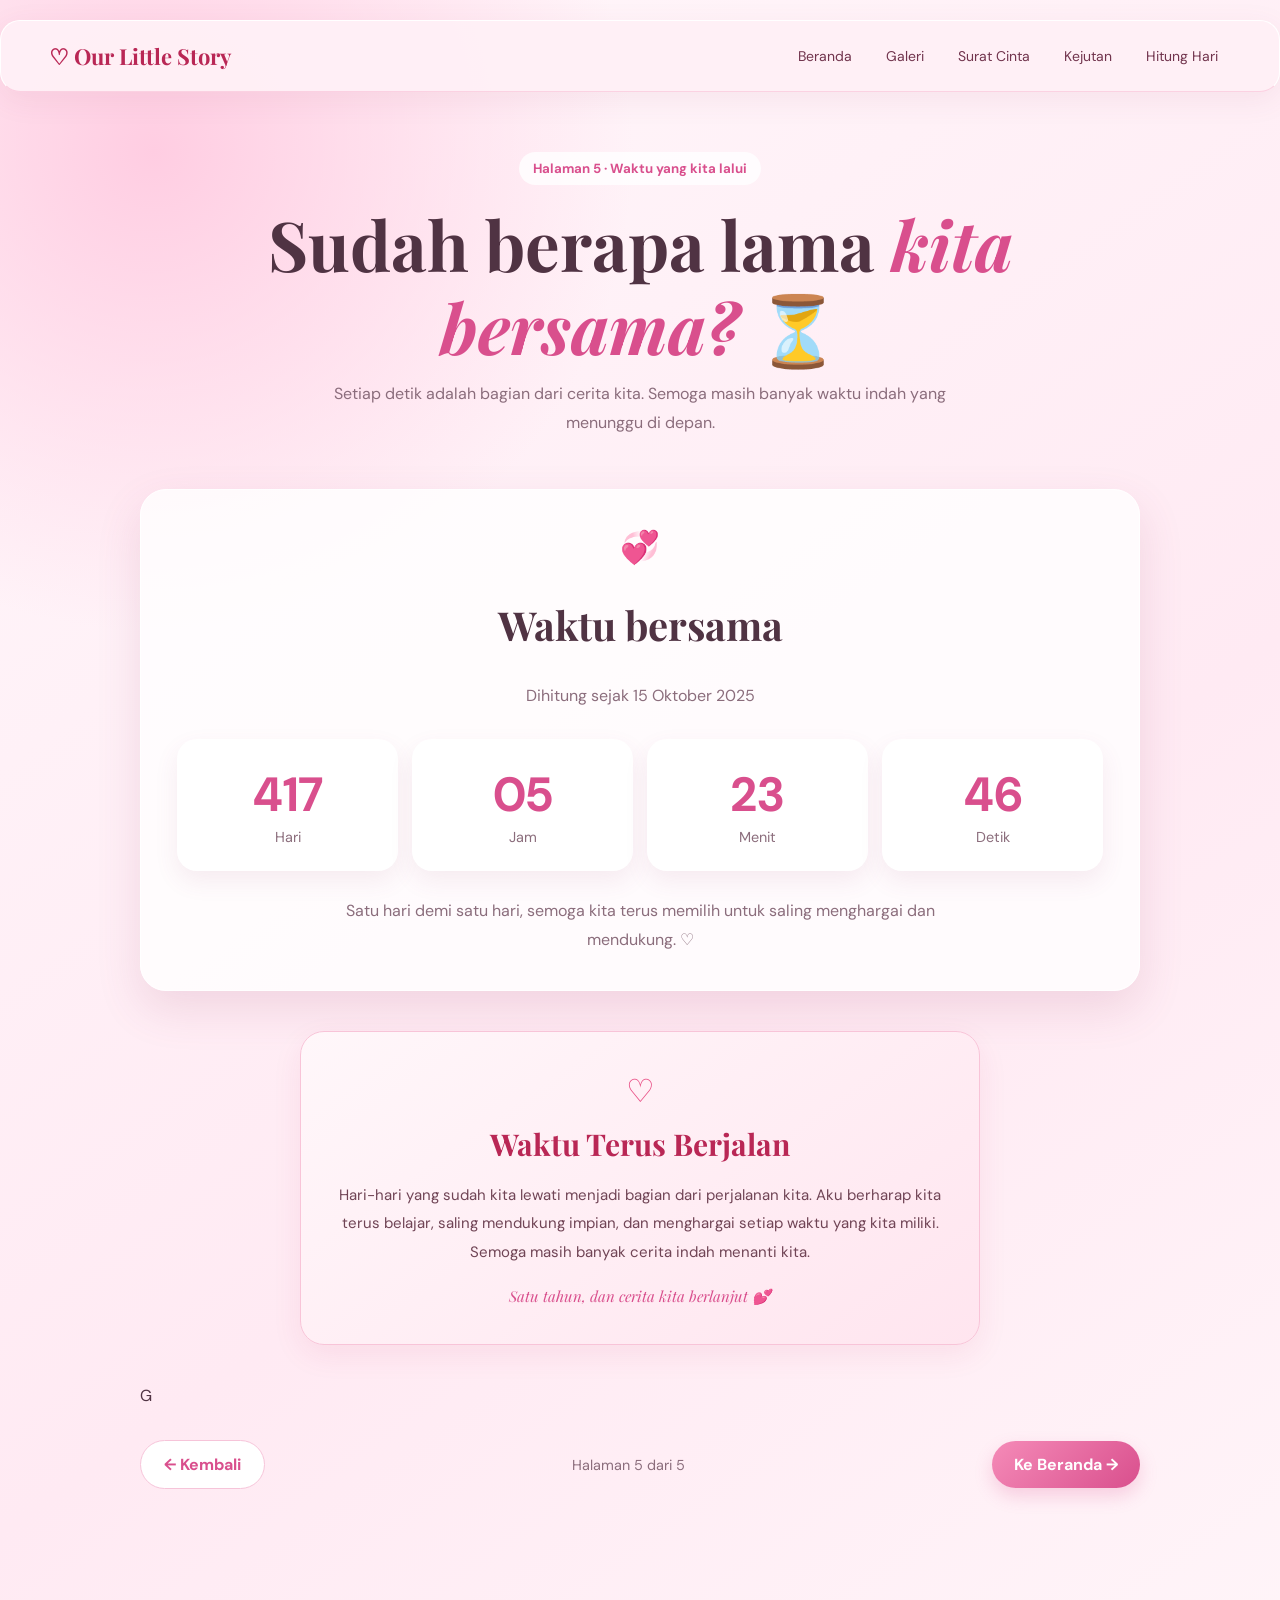
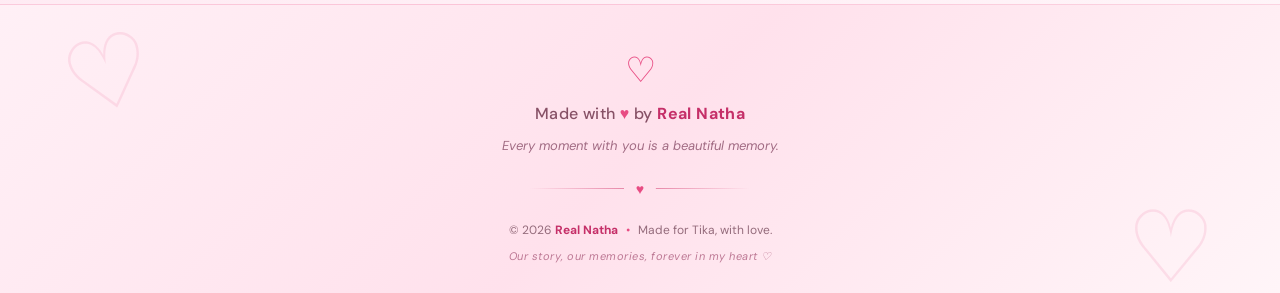
==== anniversary.html @ 129fd847 "Add files via upload" ====
<!doctype html>
<html lang="id">
  <head>
    <meta charset="utf-8" />
    <meta name="viewport" content="width=device-width, initial-scale=1" />
    <title>Hitung Hari Anniversary | Anniversary Kita</title>
    <link rel="stylesheet" href="style.css" />
    <script src="script.js" defer></script>
  </head>
  <body>
    <div id="floatingLayer" class="floating-layer" aria-hidden="true"></div>

    <header class="site-header">
      <a class="brand" href="index.html">♡ Our Little Story</a>

      <button
        class="menu-toggle"
        id="menuToggle"
        type="button"
        aria-label="Buka menu navigasi"
        aria-expanded="false"
        aria-controls="mainNav"
      >
        ☰
      </button>

      <nav class="main-nav" id="mainNav">
        <a href="index.html" data-page="home">Beranda</a>
        <a href="galeri.html" data-page="gallery">Galeri</a>
        <a href="surat.html" data-page="letter">Surat Cinta</a>
        <a href="kejutan.html" data-page="surprise">Kejutan</a>
        <a href="anniversary.html" data-page="counter">Hitung Hari</a>
      </nav>
    </header>

    <main class="page-shell">
      <section class="hero">
        <span class="eyebrow">Halaman 5 · Waktu yang kita lalui</span>
        <h1>
          Sudah berapa lama <span class="script-title">kita bersama?</span> ⏳
        </h1>
        <p>
          Setiap detik adalah bagian dari cerita kita. Semoga masih banyak waktu
          indah yang menunggu di depan.
        </p>
      </section>
      <section class="card center section">
        <div class="heart-icon">💞</div>
        <h2>Waktu bersama</h2>
        <p class="lead">Dihitung sejak 15 Oktober 2025</p>
        <div class="counter-grid">
          <div class="counter-box">
            <span class="counter-value" id="days">0</span
            ><span class="counter-label">Hari</span>
          </div>
          <div class="counter-box">
            <span class="counter-value" id="hours">00</span
            ><span class="counter-label">Jam</span>
          </div>
          <div class="counter-box">
            <span class="counter-value" id="minutes">00</span
            ><span class="counter-label">Menit</span>
          </div>
          <div class="counter-box">
            <span class="counter-value" id="seconds">00</span
            ><span class="counter-label">Detik</span>
          </div>
        </div>
        <p class="lead" style="margin-top: 26px">
          Satu hari demi satu hari, semoga kita terus memilih untuk saling
          menghargai dan mendukung. ♡
        </p>
      </section>

      <section class="personal-message">
        <span class="personal-heart">♡</span>
        <h2>Waktu Terus Berjalan</h2>
        <p>
          Hari-hari yang sudah kita lewati menjadi bagian dari perjalanan kita.
          Aku berharap kita terus belajar, saling mendukung impian, dan
          menghargai setiap waktu yang kita miliki. Semoga masih banyak cerita
          indah menanti kita.
        </p>
        <span class="personal-signature"
          >Satu tahun, dan cerita kita berlanjut 💕</span
        >
      </section>
      G
      <nav class="page-nav" aria-label="Navigasi halaman">
        <a class="btn secondary" href="kejutan.html">← Kembali</a
        ><span class="page-indicator">Halaman 5 dari 5</span
        ><a class="btn" href="index.html">Ke Beranda →</a>
      </nav>
    </main>

    <footer class="anniversary-footer">
      <div class="footer-heart">♡</div>

      <p class="footer-title">
        Made with <span class="footer-love">♥</span> by
        <span class="footer-name">Real Natha</span>
      </p>

      <p class="footer-message">Every moment with you is a beautiful memory.</p>

      <div class="footer-divider">
        <span></span>
        <span class="footer-divider-heart">♥</span>
        <span></span>
      </div>

      <p class="footer-copyright">
        &copy; <span id="copyrightYear"></span>
        <span class="footer-name">Real Natha</span>
        <span class="footer-dot">•</span>
        Made for Tika, with love.
      </p>

      <p class="footer-signature">
        Our story, our memories, forever in my heart ♡
      </p>
    </footer>

    <script>
      document.getElementById("copyrightYear").textContent =
        new Date().getFullYear();
    </script>
  </body>
</html>
---- style.css ----
@import url("https://fonts.googleapis.com/css2?family=DM+Sans:wght@400;600;700&family=Playfair+Display:wght@500;700&display=swap");
:root {
  --pink: #f58bb8;
  --dark: #d94f8d;
  --ink: #503343;
  --muted: #8b6d7c;
}
* {
  box-sizing: border-box;
}
body {
  margin: 0;
  min-height: 100vh;
  color: var(--ink);
  font-family: "DM Sans", sans-serif;
  background:
    radial-gradient(circle at 12% 8%, #ffcde2, transparent 30rem),
    linear-gradient(145deg, #fff8fb, #ffeaf3 55%, #fff7fa);
}
.site-header {
  width: min(1100px, calc(100% - 32px));
  margin: 20px auto 0;
  padding: 14px 20px;
  display: flex;
  justify-content: space-between;
  gap: 12px;
  border: 1px solid white;
  border-radius: 20px;
  background: #ffffffb8;
  box-shadow: 0 8px 30px #9c406c14;
}
.brand {
  font-family: "Playfair Display", serif;
  font-size: 1.2rem;
  font-weight: 700;
  color: var(--dark);
  text-decoration: none;
}
.header-note,
.lead,
.hero p {
  color: var(--muted);
}
.page-shell {
  width: min(1000px, calc(100% - 32px));
  margin: auto;
  padding: 35px 0;
}
.hero {
  text-align: center;
  padding: 25px 10px;
}
.eyebrow {
  display: inline-block;
  padding: 8px 14px;
  border-radius: 99px;
  background: #ffffffc9;
  color: var(--dark);
  font-size: 0.83rem;
  font-weight: 700;
}
h1,
h2,
h3 {
  font-family: "Playfair Display", serif;
  line-height: 1.2;
}
h1 {
  font-size: clamp(2.3rem, 6vw, 4.3rem);
  margin: 18px 0 12px;
}
h2 {
  font-size: clamp(1.8rem, 4vw, 2.5rem);
}
.script-title {
  color: var(--dark);
  font-style: italic;
}
.hero p,
.lead {
  max-width: 680px;
  margin: 0 auto;
  line-height: 1.8;
}
.card,
.letter-paper {
  background: #ffffffc9;
  border: 1px solid white;
  border-radius: 26px;
  padding: clamp(22px, 4vw, 36px);
  box-shadow: 0 18px 45px #9c406c24;
}
.center {
  text-align: center;
}
.section {
  margin: 26px 0;
}
.action-row {
  display: flex;
  flex-wrap: wrap;
  justify-content: center;
  gap: 12px;
  margin-top: 26px;
}
.btn {
  display: inline-block;
  border: 0;
  border-radius: 99px;
  padding: 13px 22px;
  background: linear-gradient(135deg, #f58bb8, #d94f8d);
  color: white;
  text-decoration: none;
  font-weight: 700;
  cursor: pointer;
  box-shadow: 0 8px 18px #d94f8d38;
}
.btn.secondary {
  background: #fff;
  color: var(--dark);
  border: 1px solid #f6c4d9;
  box-shadow: none;
}
.page-nav {
  display: flex;
  justify-content: space-between;
  align-items: center;
  gap: 12px;
  margin: 34px 0 10px;
}
.page-nav .btn {
  min-width: 125px;
  text-align: center;
}
.page-indicator,
.footer {
  color: var(--muted);
  font-size: 0.9rem;
  text-align: center;
}
.footer {
  padding: 24px 12px 36px;
}
.grid-3 {
  display: grid;
  grid-template-columns: repeat(3, minmax(0, 1fr));
  gap: 18px;
}
.mini-card {
  padding: 22px;
  background: #ffffffb8;
  border: 1px solid white;
  border-radius: 20px;
}
.mini-card p {
  color: var(--muted);
  line-height: 1.7;
}
.heart-icon {
  font-size: 2rem;
}
.gallery-grid {
  display: grid;
  grid-template-columns: repeat(4, minmax(0, 1fr));
  gap: 16px;
  margin-top: 24px;
}
.gallery-card {
  margin: 0;
  padding: 8px;
  background: #ffffffd1;
  border: 1px solid white;
  border-radius: 18px;
}
.gallery-card img {
  display: block;
  width: 100%;
  aspect-ratio: 4/5;
  object-fit: cover;
  border-radius: 12px;
  background: #ffe0ec;
}
.gallery-card figcaption {
  text-align: center;
  padding: 10px 5px 4px;
  color: var(--muted);
  font-size: 0.88rem;
}
.photo-missing {
  display: grid;
  place-items: center;
  min-height: 170px;
  padding: 15px;
  text-align: center;
  background: #ffe8f1;
  border-radius: 12px;
  color: var(--muted);
  font-size: 0.85rem;
}
.letter-paper {
  max-width: 760px;
  margin: auto;
  background: repeating-linear-gradient(#fffdfd, #fffdfd 37px, #fbe8ef 38px);
  line-height: 2;
}
.signature {
  color: var(--dark);
  font-family: "Playfair Display", serif;
  font-size: 1.3rem;
  font-style: italic;
}
.counter-grid {
  display: grid;
  grid-template-columns: repeat(4, minmax(0, 1fr));
  gap: 14px;
  margin-top: 28px;
}
.counter-box {
  padding: 24px 12px;
  text-align: center;
  border-radius: 20px;
  background: white;
  box-shadow: 0 10px 25px #9c406c17;
}
.counter-value {
  display: block;
  font-size: clamp(1.8rem, 5vw, 3rem);
  font-weight: 700;
  color: var(--dark);
  font-variant-numeric: tabular-nums;
}
.counter-label {
  color: var(--muted);
  font-size: 0.9rem;
}
.surprise-message {
  display: none;
  margin-top: 24px;
  padding: 25px;
  border-radius: 22px;
  background: white;
  line-height: 1.8;
}
.surprise-message.show {
  display: block;
}
.floating-layer {
  pointer-events: none;
  position: fixed;
  inset: 0;
  overflow: hidden;
  z-index: -1;
}
.float-heart {
  position: absolute;
  bottom: -30px;
  animation: float-up linear forwards;
  opacity: 0.65;
}
@keyframes float-up {
  to {
    transform: translateY(-110vh) rotate(35deg);
    opacity: 0;
  }
}
@media (max-width: 760px) {
  .gallery-grid {
    grid-template-columns: repeat(2, minmax(0, 1fr));
  }
  .grid-3 {
    grid-template-columns: 1fr;
  }
  .header-note {
    display: none;
  }
}
@media (max-width: 480px) {
  .counter-grid {
    grid-template-columns: repeat(2, minmax(0, 1fr));
  }
  .page-nav .btn {
    min-width: 0;
    padding: 12px 15px;
  }
}

/* ===== AMPLOP ANNIVERSARY PINK ELEGAN ===== */

.envelope-section {
  text-align: center;
  padding: 20px 0 50px;
}

.envelope-wrapper {
  position: relative;
  width: min(350px, 88%);
  height: 230px;
  margin: 100px auto 35px;
  perspective: 1200px;
  isolation: isolate;
  cursor: pointer;
  user-select: none;
  -webkit-tap-highlight-color: transparent;
}

/* Bagian belakang amplop */
.envelope-back {
  position: absolute;
  inset: 0;
  border-radius: 12px;
  background: linear-gradient(135deg, #ffe2ed, #f5a4c5 55%, #e986b0);
  box-shadow:
    0 18px 35px #b94c7b24,
    0 5px 12px #b94c7b12;
  z-index: 1;
}

/* Kertas surat */
.envelope-letter {
  position: absolute;
  left: 5%;
  bottom: 8px;
  width: 90%;
  height: 195px;
  overflow: hidden;
  padding: 0;
  border: 1px solid #f2d6e1;
  border-radius: 8px;
  background: #fffdf8;
  box-shadow: 0 5px 15px #9c406c12;
  transform: translateY(0);
  transform-origin: center bottom;
  transition:
    transform 1s cubic-bezier(0.22, 1, 0.36, 1),
    height 0.9s cubic-bezier(0.22, 1, 0.36, 1),
    box-shadow 0.6s ease;
  z-index: 2;
  will-change: transform, height;
}

/* Isi surat */
.letter-content {
  min-height: 100%;
  padding: 26px 21px;
  color: #694454;
  background: repeating-linear-gradient(
    to bottom,
    #fffdf8 0,
    #fffdf8 31px,
    #f8e6ed 32px
  );
  line-height: 1.9;
  overflow-wrap: anywhere;
  text-align: left;
}

.letter-content h2 {
  margin: 0 0 24px;
  color: #d94f8d;
  font-family: "Playfair Display", serif;
  text-align: center;
  font-size: 1.55rem;
}

.letter-content p {
  margin: 0 0 20px;
}

.letter-content .signature {
  margin-top: 28px;
  text-align: right;
  color: #d94f8d;
  font-weight: 700;
}

/* Tutup amplop berbentuk segitiga */
.envelope-flap {
  position: absolute;
  inset: 0;
  background: linear-gradient(145deg, #ffd3e4, #ee8eb5);
  clip-path: polygon(0 0, 100% 0, 50% 59%);
  transform: rotateX(0deg);
  transform-origin: 50% 0%;
  backface-visibility: hidden;
  -webkit-backface-visibility: hidden;
  transition: transform 0.85s cubic-bezier(0.4, 0, 0.2, 1);
  z-index: 5;
}

/* Lipatan depan dengan detail dekoratif */
.envelope-front {
  position: absolute;
  inset: 0;
  overflow: hidden;
  border-radius: 12px;
  background: linear-gradient(145deg, #ffe5ef, #f8b6d1);
  clip-path: polygon(0 0, 50% 59%, 100% 0, 100% 100%, 0 100%);
  z-index: 4;
  pointer-events: none;
}

/* Garis hiasan pada amplop */
.envelope-front::before {
  content: "";
  position: absolute;
  inset: 9px;
  border: 1px solid #fff9fcbb;
  border-radius: 8px;
  clip-path: polygon(0 0, 50% 59%, 100% 0, 100% 100%, 0 100%);
}

/* Tulisan kecil di bagian depan */
.envelope-front-text {
  position: absolute;
  bottom: 24px;
  left: 0;
  width: 100%;
  color: #a94e75;
  font-family: "Playfair Display", serif;
  font-size: 19px;
  font-style: italic;
  letter-spacing: 2px;
  text-align: center;
}

/* Hiasan bunga */
.envelope-flower {
  position: absolute;
  bottom: 16px;
  color: #d36b98;
  font-size: 24px;
  text-shadow: 0 2px 5px #b94c7b18;
}

.flower-left {
  left: 25px;
  transform: rotate(-18deg);
}

.flower-right {
  right: 25px;
  transform: rotate(18deg);
}

/* Segel hati di tengah */
.envelope-seal {
  position: absolute;
  top: 43%;
  left: 50%;
  display: grid;
  place-items: center;
  width: 47px;
  height: 47px;
  border: 2px solid #fff0f6;
  border-radius: 50%;
  background: linear-gradient(145deg, #e9679c, #c93c78);
  color: white;
  font-size: 25px;
  box-shadow:
    0 4px 10px #9d285d35,
    inset 0 1px 3px #ffffff65;
  transform: translate(-50%, -50%);
  transition:
    opacity 0.3s ease,
    transform 0.45s ease;
  z-index: 6;
  pointer-events: none;
}

/* Animasi saat amplop dibuka */
.envelope-wrapper.opened .envelope-flap {
  transform: rotateX(180deg);
}

.envelope-wrapper.opened .envelope-seal {
  opacity: 0;
  transform: translate(-50%, -50%) scale(0.5);
}

.envelope-wrapper.opened .envelope-letter {
  height: min(570px, 65vh);
  min-height: 400px;
  overflow-y: auto;
  transform: translateY(-210px);
  box-shadow: 0 18px 35px #9c406c25;
  transition-delay: 0.15s;
  z-index: 7;
}

/* Petunjuk klik */
.envelope-hint {
  margin: 18px auto;
  color: #a65c7c;
  font-size: 0.95rem;
  pointer-events: none;
}

.envelope-wrapper:focus-visible {
  outline: 3px solid #d94f8d;
  outline-offset: 8px;
  border-radius: 12px;
}

/* Tampilan HP */
@media (max-width: 480px) {
  .envelope-wrapper {
    width: min(310px, 88%);
    height: 210px;
  }

  .envelope-wrapper.opened .envelope-letter {
    height: min(520px, 60vh);
    min-height: 350px;
    transform: translateY(-190px);
  }

  .letter-content {
    padding: 22px 16px;
  }

  .letter-content h2 {
    font-size: 1.35rem;
  }

  .envelope-front-text {
    bottom: 22px;
    font-size: 17px;
  }
}

/* Kurangi animasi jika pengaturan perangkat memintanya */
@media (prefers-reduced-motion: reduce) {
  .envelope-flap,
  .envelope-letter,
  .envelope-seal {
    transition-duration: 0.01ms;
  }
}

/* ===== HALAMAN KEJUTAN VIDEO ===== */

.video-surprise {
  max-width: 760px;
  margin: 0 auto;
  padding: 10px 0 35px;
}

.video-heading {
  text-align: center;
  margin-bottom: 28px;
}

.video-heart {
  display: inline-block;
  color: #e879a9;
  font-size: 38px;
  animation: heartPulse 1.8s ease-in-out infinite;
}

.video-heading h2 {
  margin: 8px 0 12px;
  color: var(--dark);
  font-family: "Playfair Display", serif;
}

.video-heading p {
  max-width: 540px;
  margin: 0 auto;
  color: var(--muted);
  line-height: 1.8;
}

.video-frame {
  padding: 12px;
  border: 1px solid #f4d6e4;
  border-radius: 22px;
  background: linear-gradient(145deg, #fffafd, #ffe6f0);
  box-shadow: 0 15px 40px #c45d8b1c;
}

.video-frame video {
  display: block;
  width: 100%;
  max-height: 70vh;
  aspect-ratio: 16 / 9;
  object-fit: contain;
  border-radius: 14px;
  background: #321e29;
}

.video-caption {
  display: flex;
  align-items: center;
  justify-content: center;
  gap: 12px;
  padding: 12px 4px 2px;
  color: var(--dark);
  text-align: center;
}

.video-caption p {
  margin: 0;
  font-size: 0.9rem;
  font-style: italic;
}

.video-caption span {
  color: #e879a9;
}

.love-note {
  position: relative;
  margin: 28px 0;
  padding: 28px 24px;
  border: 1px solid #f5d8e5;
  border-radius: 18px;
  background: #fffafd;
  text-align: center;
  line-height: 1.9;
  box-shadow: 0 8px 24px #c45d8b10;
}

.note-decoration {
  font-size: 30px;
}

.love-note p {
  color: var(--ink);
}

.love-note .note-signature {
  margin-bottom: 0;
  color: var(--dark);
  font-family: "Playfair Display", serif;
  font-style: italic;
}

@keyframes heartPulse {
  0%,
  100% {
    transform: scale(1);
  }

  50% {
    transform: scale(1.15);
  }
}

@media (max-width: 480px) {
  .video-frame {
    padding: 8px;
    border-radius: 16px;
  }

  .video-frame video {
    border-radius: 10px;
    max-height: 60vh;
  }

  .love-note {
    padding: 22px 18px;
  }

  .video-caption {
    gap: 7px;
  }

  .video-caption p {
    font-size: 0.8rem;
  }
}

@media (prefers-reduced-motion: reduce) {
  .video-heart {
    animation: none;
  }
}

/* ===== EFEK BUKA KEJUTAN ===== */

.surprise-opening {
  position: relative;
  isolation: isolate;
  overflow: hidden;
  max-width: 680px;
  margin: 20px auto 45px;
  padding: 55px 24px 45px;
  border: 1px solid #f4cadd;
  border-radius: 28px;
  background: linear-gradient(145deg, #fffafd, #ffe7f0, #fff3f8);
  text-align: center;
  box-shadow: 0 18px 55px #d65b9418;
}

.surprise-glow {
  position: absolute;
  z-index: -1;
  top: -100px;
  left: 50%;
  width: 280px;
  height: 280px;
  border-radius: 50%;
  background: #f8b3d255;
  filter: blur(45px);
  transform: translateX(-50%);
  animation: surpriseGlow 4s ease-in-out infinite;
}

.gift-heart {
  margin: 0 auto 20px;
  font-size: clamp(65px, 12vw, 90px);
  filter: drop-shadow(0 8px 15px #db5a952c);
  animation: giftHeartbeat 2s ease-in-out infinite;
}

.surprise-eyebrow {
  color: #c05b87;
  font-size: 0.75rem;
  font-weight: 700;
  letter-spacing: 3px;
}

.surprise-opening h2 {
  margin: 18px 0;
  color: #75455b;
  font-family: "Playfair Display", serif;
  font-size: clamp(1.7rem, 5vw, 2.5rem);
  line-height: 1.45;
}

.surprise-opening h2 span {
  color: #d94f8d;
  font-style: italic;
}

.surprise-description {
  max-width: 420px;
  margin: 0 auto 28px;
  color: #8b6d7c;
  line-height: 1.9;
}

.surprise-open-btn {
  position: relative;
  overflow: hidden;
  min-width: 190px;
  padding: 15px 28px;
  border: 0;
  border-radius: 999px;
  background: linear-gradient(135deg, #ed82ad, #d94f8d);
  color: white;
  font-size: 1rem;
  font-weight: 700;
  box-shadow: 0 9px 25px #d94f8d40;
  cursor: pointer;
  transition:
    transform 0.3s ease,
    box-shadow 0.3s ease;
}

.surprise-open-btn:hover {
  transform: translateY(-3px) scale(1.03);
  box-shadow: 0 13px 30px #d94f8d50;
}

.surprise-open-btn:active {
  transform: scale(0.97);
}

.surprise-small-text {
  margin-top: 24px;
  color: #b17b94;
  font-size: 0.85rem;
  font-style: italic;
}

/* Konten kejutan */

.surprise-content[hidden] {
  display: none !important;
}

.surprise-content {
  animation: surpriseReveal 1.2s ease both;
}

.reveal-message,
.final-love-message {
  max-width: 650px;
  margin: 35px auto;
  text-align: center;
}

.reveal-message > span {
  color: #e879a9;
  font-size: 36px;
}

.reveal-message h2,
.final-love-message h2 {
  color: #d94f8d;
  font-family: "Playfair Display", serif;
}

.reveal-message p,
.final-love-message p {
  color: #805d70;
  line-height: 1.9;
}

.video-frame {
  margin: 30px auto;
  padding: 12px;
  border: 1px solid #f3d0e0;
  border-radius: 22px;
  background: linear-gradient(145deg, #fffafd, #ffe6f0);
  box-shadow: 0 18px 45px #c45d8b20;
}

.video-frame video {
  display: block;
  width: 100%;
  max-height: 70vh;
  border-radius: 14px;
  background: #321e29;
}

.video-caption {
  padding: 15px 5px 5px;
  color: #d94f8d;
  text-align: center;
  font-style: italic;
}

.final-love-message {
  padding: 28px 24px;
  border: 1px solid #f4d4e2;
  border-radius: 22px;
  background: #fffafd;
  box-shadow: 0 10px 35px #c45d8b10;
}

.final-heart {
  font-size: 48px;
  animation: giftHeartbeat 2s ease-in-out infinite;
}

.final-signature {
  margin-top: 25px;
  color: #d94f8d !important;
  font-family: "Playfair Display", serif;
  font-size: 1.15rem;
  font-style: italic;
}

/* Animasi */

@keyframes giftHeartbeat {
  0%,
  100% {
    transform: scale(1);
  }

  15% {
    transform: scale(1.12);
  }

  30% {
    transform: scale(1);
  }

  45% {
    transform: scale(1.08);
  }
}

@keyframes surpriseGlow {
  0%,
  100% {
    opacity: 0.5;
    transform: translateX(-50%) scale(0.9);
  }

  50% {
    opacity: 1;
    transform: translateX(-50%) scale(1.15);
  }
}

@keyframes surpriseReveal {
  from {
    opacity: 0;
    transform: translateY(28px);
  }

  to {
    opacity: 1;
    transform: translateY(0);
  }
}

@media (max-width: 480px) {
  .surprise-opening {
    padding: 42px 18px 35px;
    border-radius: 22px;
  }

  .video-frame {
    padding: 8px;
    border-radius: 16px;
  }

  .video-frame video {
    border-radius: 10px;
  }

  .final-love-message {
    padding: 24px 18px;
  }
}

@media (prefers-reduced-motion: reduce) {
  .gift-heart,
  .surprise-glow,
  .final-heart {
    animation: none;
  }

  .surprise-content {
    animation: none;
  }
}

/* ==============================
   EFEK PERAYAAN ANNIVERSARY
============================== */

.celebration-particle {
  position: fixed;
  top: 50%;
  left: 50%;
  z-index: 9999;
  pointer-events: none;
  user-select: none;
  opacity: 0;
  will-change: transform, opacity;
  animation: celebrationBurst var(--duration, 2.5s) ease-out forwards;
}

.celebration-heart {
  font-size: var(--size, 24px);
  filter: drop-shadow(0 0 8px rgba(255, 105, 180, 0.45));
}

.celebration-confetti {
  width: 9px;
  height: 15px;
  border-radius: 3px;
  background: var(--confetti-color, #ff80ab);
}

.celebration-star {
  font-size: var(--size, 20px);
  color: #ffd166;
  text-shadow: 0 0 12px #fff0a8;
}

@keyframes celebrationBurst {
  0% {
    opacity: 1;
    transform: translate(-50%, -50%) scale(0.2) rotate(0deg);
  }

  20% {
    opacity: 1;
  }

  100% {
    opacity: 0;
    transform: translate(calc(-50% + var(--move-x)), calc(-50% + var(--move-y)))
      scale(var(--end-scale, 1)) rotate(var(--rotation, 360deg));
  }
}

/* Kilauan lembut di sekitar tombol kejutan */

.surprise-open-btn {
  position: relative;
  overflow: hidden;
  box-shadow: 0 0 18px rgba(255, 105, 180, 0.25);
  transition:
    transform 0.3s ease,
    box-shadow 0.3s ease;
}

.surprise-open-btn:not(:disabled):hover {
  transform: translateY(-4px) scale(1.04);
  box-shadow: 0 0 30px rgba(255, 105, 180, 0.55);
}

/* Animasi hati pada ikon hadiah */

.gift-heart {
  animation: giftHeartbeat 1.2s ease-in-out infinite;
  transform-origin: center;
}

@media (prefers-reduced-motion: reduce) {
  .celebration-particle {
    animation-duration: 0.5s;
  }

  .gift-heart {
    animation: none;
  }

  .surprise-open-btn {
    transition: none;
  }
}

/* ==============================
   ROMANTIC ANNIVERSARY FOOTER
============================== */

.anniversary-footer {
  position: relative;
  overflow: hidden;
  margin-top: 70px;
  padding: 42px 20px 30px;
  text-align: center;
  background: linear-gradient(135deg, #fff0f6, #ffe1ec, #fff5f8);
  border-top: 1px solid rgba(232, 76, 131, 0.2);
  color: #875166;
}

.anniversary-footer::before,
.anniversary-footer::after {
  content: "♡";
  position: absolute;
  color: rgba(232, 76, 131, 0.12);
  font-size: 100px;
  pointer-events: none;
  animation: footerFloat 5s ease-in-out infinite;
}

.anniversary-footer::before {
  top: 5px;
  left: 5%;
  transform: rotate(-15deg);
}

.anniversary-footer::after {
  right: 5%;
  bottom: -20px;
  animation-delay: 1.5s;
}

.footer-heart {
  font-size: 35px;
  color: #e84c83;
  margin-bottom: 10px;
  animation: footerHeartbeat 1.8s ease-in-out infinite;
}

.footer-title {
  font-size: 16px;
  font-weight: 500;
  margin: 0 0 10px;
  letter-spacing: 0.4px;
}

.footer-love {
  display: inline-block;
  color: #e84c83;
  animation: footerHeartbeat 1.2s ease-in-out infinite;
}

.footer-name {
  color: #c52f68;
  font-weight: 700;
}

.footer-message {
  font-size: 13px;
  font-style: italic;
  line-height: 1.8;
  margin: 0 0 22px;
  color: #a16b83;
}

.footer-divider {
  display: flex;
  align-items: center;
  justify-content: center;
  gap: 12px;
  max-width: 220px;
  margin: 0 auto 22px;
}

.footer-divider span:not(.footer-divider-heart) {
  height: 1px;
  flex: 1;
  background: linear-gradient(90deg, transparent, #e88aaa);
}

.footer-divider span:last-child {
  transform: rotate(180deg);
}

.footer-divider-heart {
  color: #e84c83;
  font-size: 14px;
}

.footer-copyright {
  font-size: 12px;
  line-height: 1.8;
  margin: 0 0 8px;
  color: #946b7b;
}

.footer-dot {
  color: #e84c83;
  margin: 0 5px;
}

.footer-signature {
  font-size: 11px;
  font-style: italic;
  letter-spacing: 0.5px;
  margin: 0;
  color: #bd7894;
}

@keyframes footerHeartbeat {
  0%,
  100% {
    transform: scale(1);
  }

  50% {
    transform: scale(1.15);
  }
}

@keyframes footerFloat {
  0%,
  100% {
    translate: 0 0;
  }

  50% {
    translate: 0 -10px;
  }
}

@media (max-width: 600px) {
  .anniversary-footer {
    margin-top: 45px;
    padding: 32px 16px 25px;
  }

  .footer-title {
    font-size: 14px;
  }

  .footer-message {
    font-size: 12px;
  }

  .footer-copyright {
    font-size: 11px;
  }

  .footer-signature {
    font-size: 10px;
  }
}

@media (prefers-reduced-motion: reduce) {
  .footer-heart,
  .footer-love,
  .anniversary-footer::before,
  .anniversary-footer::after {
    animation: none;
  }
}

/* =================================
   SURAT CINTA - ANIMASI AMPLOP
================================= */

.letter-page {
  min-height: 80vh;
  padding: 55px 18px 35px;
  overflow: hidden;
  background:
    radial-gradient(
      circle at 15% 20%,
      rgba(255, 190, 215, 0.25),
      transparent 35%
    ),
    radial-gradient(
      circle at 85% 70%,
      rgba(255, 220, 232, 0.4),
      transparent 35%
    );
}

.letter-section {
  width: 100%;
  max-width: 760px;
  margin: 0 auto;
  text-align: center;
}

.letter-eyebrow {
  color: #d45b88;
  font-size: 11px;
  font-weight: 700;
  letter-spacing: 3px;
  margin-bottom: 15px;
}

.letter-heading {
  color: #9d365d;
  font-family: "Playfair Display", Georgia, serif;
  font-size: clamp(30px, 5vw, 48px);
  line-height: 1.25;
  margin: 0 0 15px;
}

.letter-heading span {
  color: #e45b91;
  font-style: italic;
}

.letter-intro {
  max-width: 460px;
  margin: 0 auto;
  color: #946b7b;
  font-size: 14px;
  line-height: 1.9;
}

/* Ruang untuk kertas yang naik */

.letter-scene {
  position: relative;
  padding-top: 360px;
  padding-bottom: 35px;
  margin: 5px auto 0;
}

/* Badan amplop */

.envelope {
  position: relative;
  width: min(360px, 88vw);
  height: 235px;
  margin: 0 auto;
  cursor: pointer;
  perspective: 1000px;
  -webkit-tap-highlight-color: transparent;
  filter: drop-shadow(0 16px 20px rgba(167, 62, 103, 0.13));
}

.envelope:focus-visible {
  outline: 3px solid #e45b91;
  outline-offset: 8px;
  border-radius: 12px;
}

.envelope-back {
  position: absolute;
  inset: 0;
  z-index: 1;
  border-radius: 8px;
  background: linear-gradient(145deg, #f8a9c5, #e982a8);
}

/* Kertas surat */

.letter-paper {
  position: absolute;
  left: 4%;
  bottom: 10px;
  z-index: 2;
  width: 92%;
  max-height: 410px;
  overflow-y: auto;
  overscroll-behavior: contain;
  padding: 25px 22px 22px;
  box-sizing: border-box;
  border: 1px solid #f3d9e2;
  border-radius: 5px;
  background: linear-gradient(
    rgba(255, 255, 255, 0.96),
    rgba(255, 248, 250, 0.98)
  );
  color: #795260;
  text-align: left;
  opacity: 0;
  transform: translateY(0) scale(0.96);
  transform-origin: bottom center;
  transition:
    transform 1s cubic-bezier(0.2, 0.8, 0.2, 1),
    opacity 0.55s ease;
  scrollbar-color: #e9a1bb #fff2f6;
  scrollbar-width: thin;
}

.paper-decoration {
  text-align: center;
  color: #e45b91;
  font-size: 26px;
  margin-bottom: 12px;
}

.paper-date {
  text-align: center;
  font-size: 10px;
  letter-spacing: 1px;
  color: #b77a91;
  margin: 0 0 14px;
}

.letter-paper h2 {
  color: #bd426f;
  font-family: "Playfair Display", Georgia, serif;
  font-size: 25px;
  text-align: center;
  margin: 0 0 20px;
}

.letter-body {
  font-size: 13px;
  line-height: 1.95;
}

.letter-body p {
  margin: 0 0 15px;
  opacity: 0;
  transform: translateY(12px);
}

.letter-closing {
  color: #bd426f;
  font-weight: 600;
}

.letter-signature {
  margin-top: 25px;
  font-size: 13px;
  line-height: 1.9;
  text-align: right;
  opacity: 0;
  transform: translateY(10px);
}

.letter-signature span {
  display: block;
  color: #d34d82;
  font-family: "Playfair Display", Georgia, serif;
  font-size: 23px;
  font-style: italic;
}

.paper-bottom-heart {
  margin-top: 18px;
  text-align: center;
  color: #e45b91;
}

/* Bagian depan amplop */

.envelope-front {
  position: absolute;
  inset: 0;
  z-index: 4;
  border-radius: 8px;
  background: linear-gradient(145deg, #f7b5cc, #e988aa);
  clip-path: polygon(0 0, 50% 58%, 100% 0, 100% 100%, 0 100%);
  transition: opacity 0.45s ease;
}

/* Tutup amplop */

.envelope-flap {
  position: absolute;
  inset: 0;
  z-index: 5;
  border-radius: 8px;
  background: linear-gradient(145deg, #fbd0df, #ef9cbb);
  clip-path: polygon(0 0, 100% 0, 50% 60%);
  transform-origin: top center;
  transform: rotateX(0deg);
  transition:
    transform 0.7s ease,
    z-index 0s 0.35s;
  backface-visibility: visible;
}

/* Segel hati */

.envelope-seal {
  position: absolute;
  top: 43%;
  left: 50%;
  z-index: 6;
  display: grid;
  place-items: center;
  width: 43px;
  height: 43px;
  border: 2px solid rgba(255, 255, 255, 0.7);
  border-radius: 50%;
  background: linear-gradient(145deg, #e84c83, #bd285f);
  color: #fff;
  font-size: 21px;
  box-shadow: 0 5px 12px rgba(157, 54, 93, 0.2);
  transform: translate(-50%, -50%);
  transition:
    opacity 0.25s ease,
    transform 0.35s ease;
}

.envelope-hint {
  margin: 0;
  color: #bd6487;
  font-size: 12px;
  letter-spacing: 0.3px;
  animation: envelopeHintPulse 2s ease-in-out infinite;
}

.letter-footer-note {
  margin: 15px 0 0;
  color: #bd7894;
  font-size: 12px;
  font-style: italic;
}

/* =================================
   SAAT AMPLOP DIBUKA
================================= */

.envelope.opened .envelope-flap {
  z-index: 1;
  transform: rotateX(180deg);
}

.envelope.opened .envelope-seal {
  opacity: 0;
  transform: translate(-50%, -50%) scale(0.4);
}

.envelope.opened .envelope-front {
  opacity: 0.2;
}

.envelope.opened .letter-paper {
  z-index: 7;
  opacity: 1;
  transform: translateY(-180px) scale(1);
  transition:
    transform 1s cubic-bezier(0.2, 0.8, 0.2, 1),
    opacity 0.55s ease,
    z-index 0s;
}

.envelope.opened .letter-body p {
  animation: letterTextAppear 0.65s ease forwards;
}

.envelope.opened .letter-body p:nth-child(1) {
  animation-delay: 0.35s;
}

.envelope.opened .letter-body p:nth-child(2) {
  animation-delay: 0.65s;
}

.envelope.opened .letter-body p:nth-child(3) {
  animation-delay: 0.95s;
}

.envelope.opened .letter-body p:nth-child(4) {
  animation-delay: 1.25s;
}

.envelope.opened .letter-body p:nth-child(5) {
  animation-delay: 1.55s;
}

.envelope.opened .letter-signature {
  animation: letterTextAppear 0.8s ease 1.9s forwards;
}

.envelope.opened .envelope-hint {
  animation: none;
}

@keyframes letterTextAppear {
  from {
    opacity: 0;
    transform: translateY(12px);
  }

  to {
    opacity: 1;
    transform: translateY(0);
  }
}

@keyframes envelopeHintPulse {
  0%,
  100% {
    opacity: 0.65;
  }

  50% {
    opacity: 1;
  }
}

/* Tampilan HP */

@media (max-width: 600px) {
  .letter-page {
    padding: 38px 14px 25px;
  }

  .letter-scene {
    padding-top: 345px;
  }

  .envelope {
    height: 210px;
  }

  .letter-paper {
    max-height: 390px;
    padding: 22px 16px;
  }

  .envelope.opened .letter-paper {
    transform: translateY(-170px) scale(1);
  }

  .letter-paper h2 {
    font-size: 22px;
  }

  .letter-body {
    font-size: 12px;
    line-height: 1.85;
  }
}

/* Mengurangi animasi jika diminta perangkat */

@media (prefers-reduced-motion: reduce) {
  .letter-paper,
  .envelope-flap,
  .envelope-seal,
  .envelope-front,
  .letter-body p,
  .letter-signature,
  .envelope-hint {
    animation: none !important;
    transition: none !important;
  }

  .letter-body p,
  .letter-signature {
    opacity: 1;
    transform: none;
  }
}

/* VIDEO ANNIVERSARY PORTRAIT */
.video-surprise {
  width: 100%;
  display: flex;
  flex-direction: column;
  align-items: center;
  padding: 30px 16px;
  box-sizing: border-box;
}

.video-frame {
  width: 100%;
  max-width: 340px;
  aspect-ratio: 9 / 16;
  position: relative;
  overflow: hidden;
  border-radius: 24px;
  padding: 5px;
  box-sizing: border-box;

  background: linear-gradient(135deg, #ffb6d5, #ff5c98, #c92760);

  box-shadow:
    0 12px 35px rgba(217, 79, 141, 0.25),
    0 0 0 6px rgba(255, 192, 215, 0.2);
}

.video-frame video {
  display: block;
  width: 100%;
  height: 100%;
  object-fit: contain;
  background: #1a0b12;
  border-radius: 19px;
}

.video-caption {
  margin-top: 22px;
  text-align: center;
  color: black;
  font-size: 15px;
  font-style: italic;
  line-height: 1.7;
}

/* Tampilan HP */
@media (max-width: 480px) {
  .video-frame {
    max-width: 300px;
    border-radius: 20px;
  }

  .video-frame video {
    border-radius: 15px;
  }

  .video-caption {
    font-size: 14px;
  }
}

@media (max-width: 480px) {
  .video-surprise {
    display: flex;
    flex-direction: column;
    align-items: center;
    overflow: visible;
  }

  .video-caption {
    display: block !important;
    margin-top: 18px;
    font-size: 14px;
    color: #d94f8d;
  }
}

/* ==============================
   NAVIGASI WEBSITE ANNIVERSARY
============================== */

.site-header {
  width: 100%;
  min-height: 72px;
  padding: 14px clamp(16px, 4vw, 48px);
  box-sizing: border-box;

  display: flex;
  align-items: center;
  justify-content: space-between;
  gap: 20px;

  position: relative;
  z-index: 100;

  background: rgba(255, 240, 246, 0.96);
  border-bottom: 1px solid rgba(232, 76, 131, 0.18);
}

.brand {
  color: #b92755;
  font-family: "Playfair Display", serif;
  font-size: clamp(17px, 2vw, 22px);
  font-weight: bold;
  text-decoration: none;
  white-space: nowrap;
}

.main-nav {
  display: flex;
  align-items: center;
  justify-content: flex-end;
  flex-wrap: wrap;
  gap: 8px;
}

.main-nav a {
  display: inline-block;
  padding: 10px 13px;
  border-radius: 20px;

  color: #71344d;
  font-size: 14px;
  text-decoration: none;

  transition:
    background 0.25s ease,
    color 0.25s ease;
}

.main-nav a:hover,
.main-nav a.active {
  color: #fff;
  background: #e84c83;
}

.menu-toggle {
  display: none;
  min-width: 44px;
  min-height: 44px;
  border: 1px solid #f3b2cc;
  border-radius: 12px;
  background: #fff;
  color: #b92755;
  font-size: 24px;
  cursor: pointer;
}

/* ==============================
   TAMPILAN HP DAN TABLET
============================== */

@media (max-width: 760px) {
  .site-header {
    min-height: 64px;
    padding: 10px 16px;
    flex-wrap: wrap;
  }

  .menu-toggle {
    display: inline-flex;
    align-items: center;
    justify-content: center;
  }

  .main-nav {
    display: none;
    width: 100%;
    flex-direction: column;
    align-items: stretch;
    gap: 5px;
    padding-top: 8px;
  }

  .main-nav.open {
    display: flex;
  }

  .main-nav a {
    width: 100%;
    box-sizing: border-box;
    padding: 12px 14px;
    border-radius: 12px;
    font-size: 15px;
  }

  main,
  .letter-page,
  .letter-section,
  .video-surprise {
    max-width: 100%;
    box-sizing: border-box;
  }

  img,
  video {
    max-width: 100%;
  }

  h1 {
    overflow-wrap: anywhere;
    font-size: clamp(26px, 7vw, 36px);
  }

  p {
    overflow-wrap: break-word;
  }
}

/* Hormati pengaturan pengurangan animasi */
@media (prefers-reduced-motion: reduce) {
  .main-nav a {
    transition: none;
  }
}

/* PESAN PERSONAL DI SETIAP HALAMAN */

.personal-message {
  width: min(100% - 32px, 680px);
  box-sizing: border-box;
  margin: 40px auto;
  padding: clamp(22px, 5vw, 38px);

  text-align: center;
  background: linear-gradient(145deg, #fff7fa, #ffe5ef);
  border: 1px solid #f8c4d8;
  border-radius: 24px;
  box-shadow: 0 10px 30px rgba(185, 39, 85, 0.08);
}

.personal-heart {
  display: block;
  margin-bottom: 12px;
  color: #e84c83;
  font-size: 32px;
}

.personal-message h2 {
  margin: 0 0 16px;
  color: #b92755;
  font-family: "Playfair Display", serif;
  font-size: clamp(22px, 5vw, 30px);
  line-height: 1.35;
}

.personal-message p {
  margin: 0;
  color: #704455;
  font-size: 15px;
  line-height: 1.9;
}

.personal-signature {
  display: block;
  margin-top: 20px;
  color: #d94f8d;
  font-family: "Playfair Display", serif;
  font-size: 15px;
  font-style: italic;
}

@media (max-width: 480px) {
  .personal-message {
    margin: 28px auto;
    padding: 22px 18px;
    border-radius: 20px;
  }

  .personal-message p {
    font-size: 14px;
    line-height: 1.8;
  }
}

/* TOMBOL KEMBALI DAN LANJUT */

.page-navigation {
  width: min(100% - 32px, 680px);
  margin: 35px auto;
  display: flex;
  justify-content: space-between;
  align-items: center;
  gap: 12px;
}

.page-nav-button {
  display: inline-flex;
  align-items: center;
  justify-content: center;
  min-height: 44px;
  padding: 11px 20px;
  box-sizing: border-box;

  color: #b92755;
  background: #fff0f5;
  border: 1px solid #f1b2cb;
  border-radius: 25px;
  text-decoration: none;
  font-size: 14px;
  font-weight: 600;
  transition: transform 0.2s ease;
}

.page-nav-button.next {
  color: white;
  background: #e84c83;
  border-color: #e84c83;
}

.page-nav-button:hover {
  transform: translateY(-2px);
}

@media (max-width: 480px) {
  .page-nav-button {
    flex: 1;
    padding: 11px 12px;
    font-size: 13px;
  }
}

/* =================================
   FITUR BUKA SAAT - ANNIVERSARY
================================= */

.open-when-section {
  width: min(100% - 32px, 900px);
  margin: 55px auto;
  padding: clamp(22px, 5vw, 42px);
  box-sizing: border-box;
  text-align: center;
  background: linear-gradient(150deg, #fff8fb, #ffe9f1);
  border: 1px solid #f8c5d8;
  border-radius: 28px;
  box-shadow: 0 14px 38px rgba(185, 39, 85, 0.08);
}

.open-when-eyebrow {
  margin: 0 0 12px;
  color: #d94f8d;
  font-size: 11px;
  letter-spacing: 3px;
  font-weight: 700;
}

.open-when-heading {
  margin: 0;
  color: #b92755;
  font-family: "Playfair Display", serif;
  font-size: clamp(30px, 6vw, 44px);
  line-height: 1.3;
}

.open-when-heading span {
  display: block;
  margin-top: 8px;
  color: #d94f8d;
  font-family: "DM Sans", sans-serif;
  font-size: 14px;
  font-weight: 400;
  letter-spacing: 1px;
}

.open-when-description {
  max-width: 540px;
  margin: 18px auto 30px;
  color: #805568;
  font-size: 14px;
  line-height: 1.9;
}

.open-when-grid {
  display: grid;
  grid-template-columns: repeat(2, minmax(0, 1fr));
  gap: 18px;
  text-align: center;
}

.open-when-card {
  min-width: 0;
  min-height: 190px;
  padding: 22px 16px;
  display: flex;
  flex-direction: column;
  align-items: center;
  justify-content: center;
  gap: 10px;

  border: 1px solid #f3bfd3;
  border-radius: 22px;
  background: rgba(255, 255, 255, 0.82);
  box-shadow: 0 6px 18px rgba(185, 39, 85, 0.06);

  font: inherit;
  cursor: pointer;
  transition:
    transform 0.25s ease,
    box-shadow 0.25s ease,
    background 0.25s ease;
}

.open-when-card:hover {
  transform: translateY(-5px);
  background: #fff;
  box-shadow: 0 12px 26px rgba(185, 39, 85, 0.13);
}

.open-when-card:focus-visible,
.open-when-close:focus-visible,
.open-when-done:focus-visible {
  outline: 3px solid #b92755;
  outline-offset: 4px;
}

.mini-envelope {
  display: grid;
  place-items: center;
  width: 66px;
  height: 66px;
  margin-bottom: 4px;
  border-radius: 20px;
  background: #fff0f6;
  font-size: 35px;
  transition: transform 0.25s ease;
}

.open-when-card:hover .mini-envelope {
  transform: rotate(-6deg) scale(1.08);
}

.open-when-title {
  color: #a82f59;
  font-size: 15px;
  font-weight: 700;
  line-height: 1.6;
}

.open-when-hint {
  color: #d4779b;
  font-size: 12px;
}

/* Latar belakang saat surat dibuka */
.open-when-overlay[hidden] {
  display: none !important;
}

.open-when-overlay {
  position: fixed;
  inset: 0;
  z-index: 1000;
  padding: 20px;
  box-sizing: border-box;

  display: flex;
  align-items: center;
  justify-content: center;

  background: rgba(65, 22, 43, 0.65);
  backdrop-filter: blur(7px);
  overflow-y: auto;
}

.open-when-letter {
  position: relative;
  width: min(100%, 500px);
  max-height: calc(100dvh - 40px);
  overflow-y: auto;
  box-sizing: border-box;
  padding: clamp(26px, 6vw, 42px);

  background: linear-gradient(160deg, #fffdf9, #fff0f5);
  border: 1px solid #f4c2d5;
  border-radius: 25px;
  box-shadow: 0 25px 80px rgba(35, 10, 22, 0.25);

  animation: openWhenAppear 0.35s ease both;
}

.open-when-close {
  position: absolute;
  top: 12px;
  right: 15px;
  width: 42px;
  height: 42px;
  border: none;
  border-radius: 50%;
  background: #ffe1ec;
  color: #b92755;
  font-size: 28px;
  cursor: pointer;
}

.open-when-letter-icon {
  display: block;
  color: #e84c83;
  font-size: 38px;
}

.open-when-letter-label {
  margin: 10px 0;
  color: #d4779b;
  font-size: 10px;
  letter-spacing: 2px;
}

.open-when-letter h3 {
  margin: 12px 0 22px;
  color: #b92755;
  font-family: "Playfair Display", serif;
  font-size: clamp(23px, 5vw, 30px);
  line-height: 1.4;
}

.open-when-message {
  color: #704455;
  font-size: 15px;
  line-height: 1.95;
  text-align: left;
}

.open-when-message p {
  margin: 0 0 16px;
}

.open-when-signature {
  margin-top: 24px;
  color: #805568;
  font-size: 14px;
  line-height: 1.8;
}

.open-when-signature span {
  color: #d94f8d;
  font-family: "Playfair Display", serif;
  font-size: 22px;
  font-style: italic;
}

.open-when-done {
  width: 100%;
  min-height: 46px;
  margin-top: 18px;
  padding: 12px 18px;
  border: none;
  border-radius: 25px;
  background: #e84c83;
  color: #fff;
  font-size: 14px;
  font-weight: 700;
  cursor: pointer;
  transition: background 0.2s ease;
}

.open-when-done:hover {
  background: #b92755;
}

@keyframes openWhenAppear {
  from {
    opacity: 0;
    transform: translateY(18px) scale(0.97);
  }
  to {
    opacity: 1;
    transform: translateY(0) scale(1);
  }
}

/* Responsif untuk HP */
@media (max-width: 520px) {
  .open-when-section {
    margin: 30px auto;
    padding: 24px 16px;
    border-radius: 22px;
  }

  .open-when-grid {
    grid-template-columns: minmax(0, 1fr);
    gap: 13px;
  }

  .open-when-card {
    min-height: 145px;
    padding: 18px 15px;
    border-radius: 18px;
  }

  .mini-envelope {
    width: 54px;
    height: 54px;
    font-size: 30px;
  }

  .open-when-overlay {
    padding: 12px;
  }

  .open-when-letter {
    max-height: calc(100dvh - 24px);
    padding: 32px 22px 24px;
    border-radius: 21px;
  }

  .open-when-message {
    font-size: 14px;
  }
}

@media (prefers-reduced-motion: reduce) {
  .open-when-card,
  .mini-envelope,
  .open-when-done {
    transition: none;
  }

  .open-when-letter {
    animation: none;
  }
}

body.open-when-active {
  overflow: hidden;
}

/* =================================
   VIDEO ANNIVERSARY + TOMBOL UNDUH
================================= */

.video-surprise {
  width: min(100% - 32px, 760px);
  margin: 40px auto;
  padding: clamp(22px, 5vw, 38px);
  box-sizing: border-box;
  text-align: center;

  background: linear-gradient(145deg, #fff7fa, #ffe8f1);
  border: 1px solid #f7c3d7;
  border-radius: 26px;
  box-shadow: 0 12px 35px rgba(217, 79, 141, 0.1);
}

.video-eyebrow {
  margin: 0 0 12px;
  color: #d94f8d;
  font-size: 11px;
  letter-spacing: 3px;
  font-weight: 700;
}

.video-heading {
  margin: 0;
  color: #b92755;
  font-family: "Playfair Display", serif;
  font-size: clamp(25px, 5vw, 36px);
  line-height: 1.4;
}

.video-description {
  max-width: 520px;
  margin: 14px auto 26px;
  color: #805568;
  font-size: 14px;
  line-height: 1.8;
}

.video-frame {
  width: 100%;
  max-width: 340px;
  aspect-ratio: 9 / 16;
  margin: 0 auto;
  padding: 5px;
  box-sizing: border-box;
  overflow: hidden;

  background: linear-gradient(135deg, #ffb6d5, #e84c83, #b92755);
  border-radius: 24px;
  box-shadow: 0 12px 32px rgba(185, 39, 85, 0.2);
}

.video-frame video {
  display: block;
  width: 100%;
  height: 100%;
  object-fit: contain;
  background: #1a0b12;
  border-radius: 19px;
}

.video-caption {
  margin: 20px auto;
  color: #b92755;
  font-family: "Playfair Display", serif;
  font-size: 15px;
  font-style: italic;
  line-height: 1.8;
}

.download-video-button {
  width: fit-content;
  max-width: 100%;
  min-height: 48px;
  margin: 12px auto 0;
  padding: 13px 22px;
  box-sizing: border-box;

  display: flex;
  align-items: center;
  justify-content: center;
  gap: 12px;

  color: #fff;
  background: linear-gradient(135deg, #f58bb8, #d94f8d);
  border: 1px solid #d94f8d;
  border-radius: 28px;
  box-shadow: 0 7px 18px rgba(217, 79, 141, 0.2);

  font-size: 14px;
  font-weight: 700;
  text-align: center;
  text-decoration: none;

  transition:
    transform 0.2s ease,
    box-shadow 0.2s ease;
}

.download-video-button:hover {
  transform: translateY(-2px);
  box-shadow: 0 10px 24px rgba(217, 79, 141, 0.3);
}

.download-video-button:focus-visible {
  outline: 3px solid #b92755;
  outline-offset: 4px;
}

.download-video-note {
  max-width: 380px;
  margin: 13px auto 0;
  color: #94677a;
  font-size: 12px;
  line-height: 1.8;
}

@media (max-width: 480px) {
  .video-surprise {
    margin: 26px auto;
    padding: 22px 16px;
    border-radius: 21px;
  }

  .video-frame {
    max-width: min(100%, 300px);
    border-radius: 20px;
  }

  .video-frame video {
    border-radius: 15px;
  }

  .download-video-button {
    width: 100%;
    padding: 13px 14px;
    font-size: 13px;
  }

  .video-caption {
    font-size: 14px;
  }
}
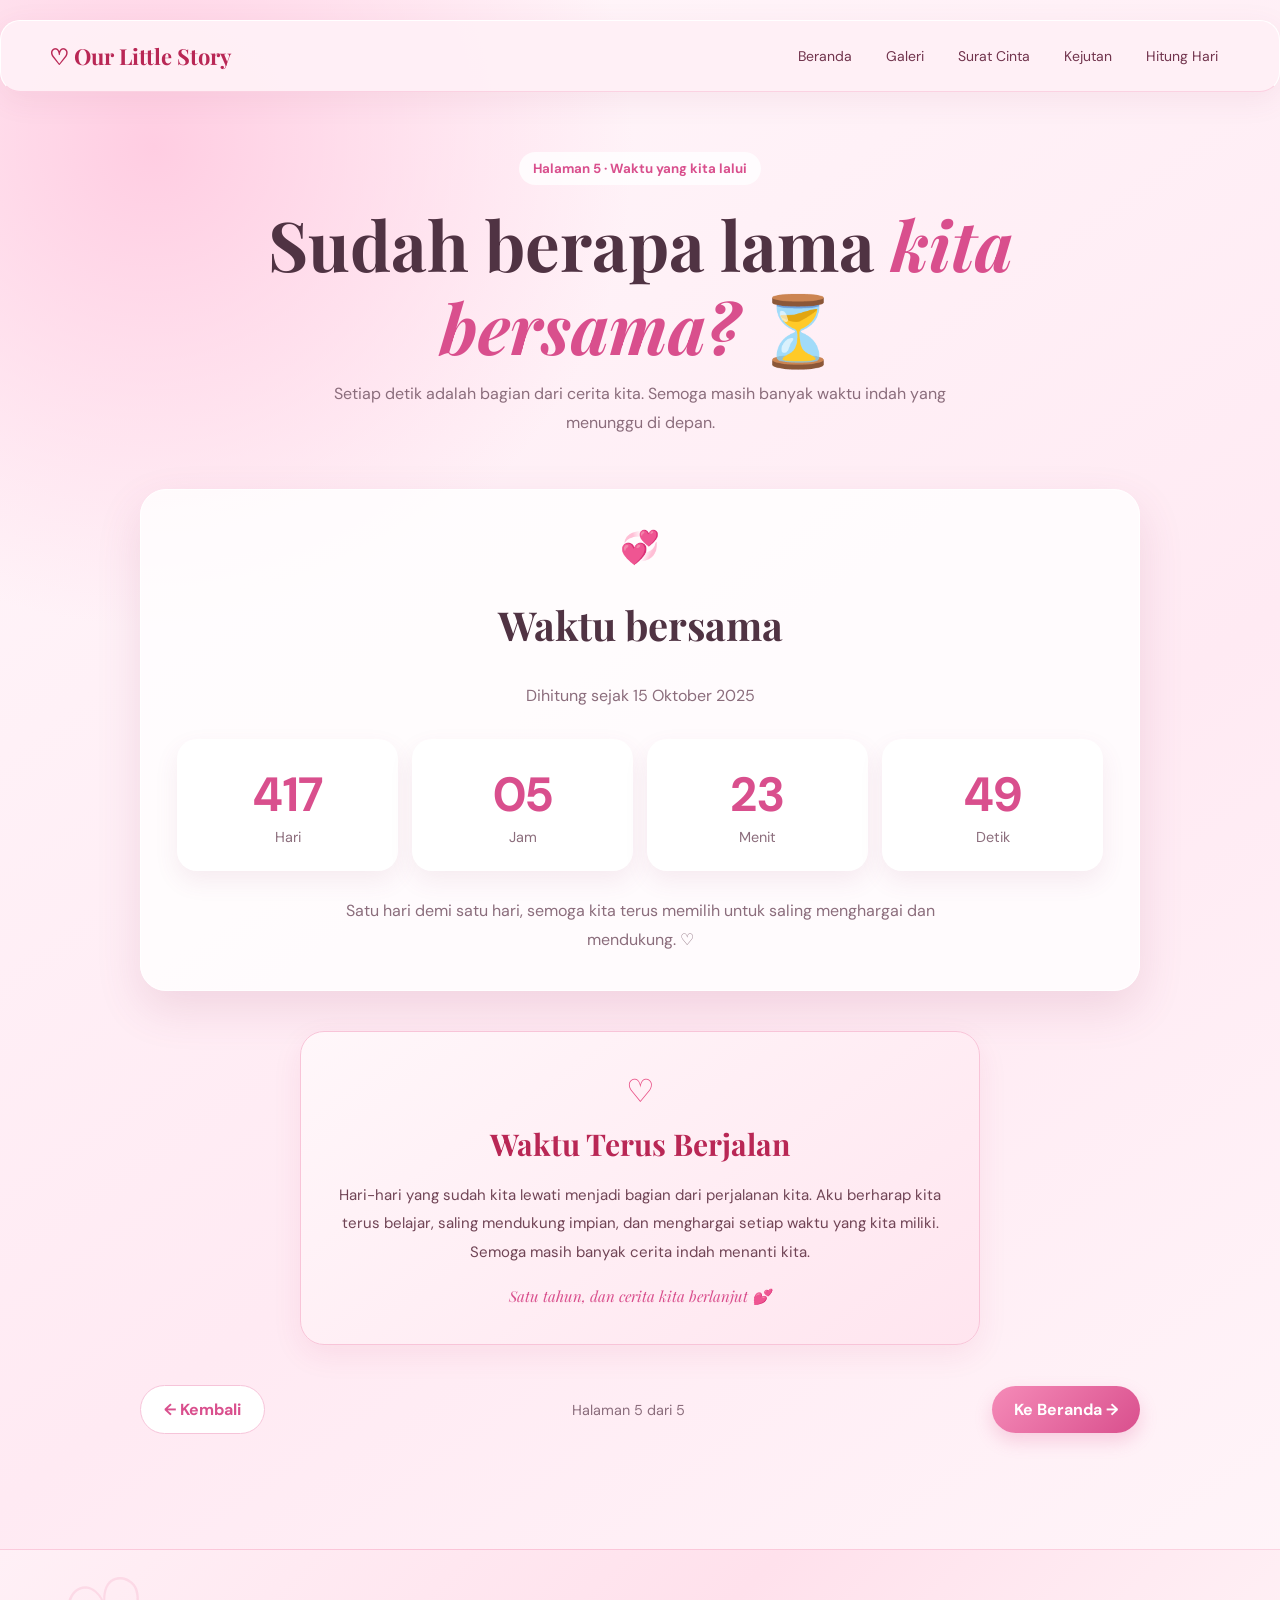
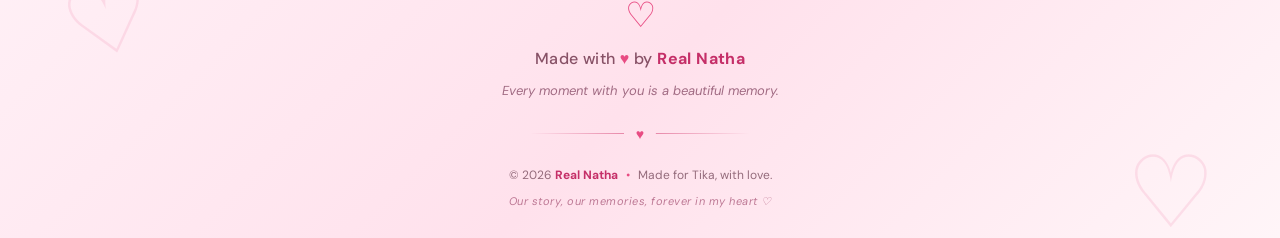
==== commit 6bd1a2dc: "Update anniversary.html" ====
--- a/anniversary.html
+++ b/anniversary.html
@@ -85,7 +85,7 @@
           >Satu tahun, dan cerita kita berlanjut 💕</span
         >
       </section>
-      G
+      
       <nav class="page-nav" aria-label="Navigasi halaman">
         <a class="btn secondary" href="kejutan.html">← Kembali</a
         ><span class="page-indicator">Halaman 5 dari 5</span
--- a/style.css
+++ b/style.css
@@ -2350,3 +2350,117 @@
     font-size: 14px;
   }
 }
+
+
+/* PERBAIKAN TAMPILAN HP */
+@media screen and (max-width: 768px) {
+  /* Header tetap berada di atas tanpa menutupi isi halaman */
+  .site-header {
+    position: relative;
+    top: auto;
+    z-index: 100;
+    width: 100%;
+    box-sizing: border-box;
+  }
+
+  /* Beri jarak aman dari header */
+  .page-shell {
+    width: 100%;
+    max-width: 100%;
+    box-sizing: border-box;
+    padding: 20px 14px 30px;
+    margin: 0 auto;
+  }
+
+  /* Judul tidak menempel pada bagian atas */
+  .hero {
+    margin-top: 10px;
+    padding-top: 12px;
+  }
+
+  .hero h1 {
+    font-size: clamp(1.7rem, 7vw, 2.4rem);
+    line-height: 1.35;
+    overflow-wrap: break-word;
+  }
+
+  .eyebrow {
+    display: block;
+    line-height: 1.6;
+    margin-bottom: 10px;
+  }
+
+  /* Amplop menyesuaikan lebar layar */
+  .envelope-section {
+    width: 100%;
+    box-sizing: border-box;
+    margin-top: 20px;
+  }
+
+  .envelope-wrapper {
+    width: min(100%, 340px);
+    margin: 24px auto;
+  }
+
+  /* Surat tidak keluar dari layar HP */
+  .envelope-letter {
+    box-sizing: border-box;
+    max-width: 100%;
+  }
+
+  .letter-content {
+    overflow-wrap: break-word;
+    word-wrap: break-word;
+  }
+
+  .letter-content p {
+    line-height: 1.7;
+    font-size: 14px;
+  }
+
+  /* Bagian buka saat */
+  .open-when-section {
+    margin-top: 35px;
+    padding-top: 10px;
+  }
+
+  .open-when-grid {
+    grid-template-columns: repeat(2, minmax(0, 1fr));
+    gap: 12px;
+  }
+
+  .open-when-card {
+    min-width: 0;
+    overflow-wrap: break-word;
+  }
+
+  /* Navigasi bawah tidak melebar keluar layar */
+  .page-nav {
+    display: flex;
+    flex-wrap: wrap;
+    justify-content: center;
+    align-items: center;
+    gap: 12px;
+    margin-top: 30px;
+  }
+
+  .page-indicator {
+    text-align: center;
+  }
+}
+
+/* HP dengan layar sangat kecil */
+@media screen and (max-width: 380px) {
+  .page-shell {
+    padding-right: 10px;
+    padding-left: 10px;
+  }
+
+  .open-when-grid {
+    grid-template-columns: 1fr;
+  }
+
+  .hero h1 {
+    font-size: 1.65rem;
+  }
+}
